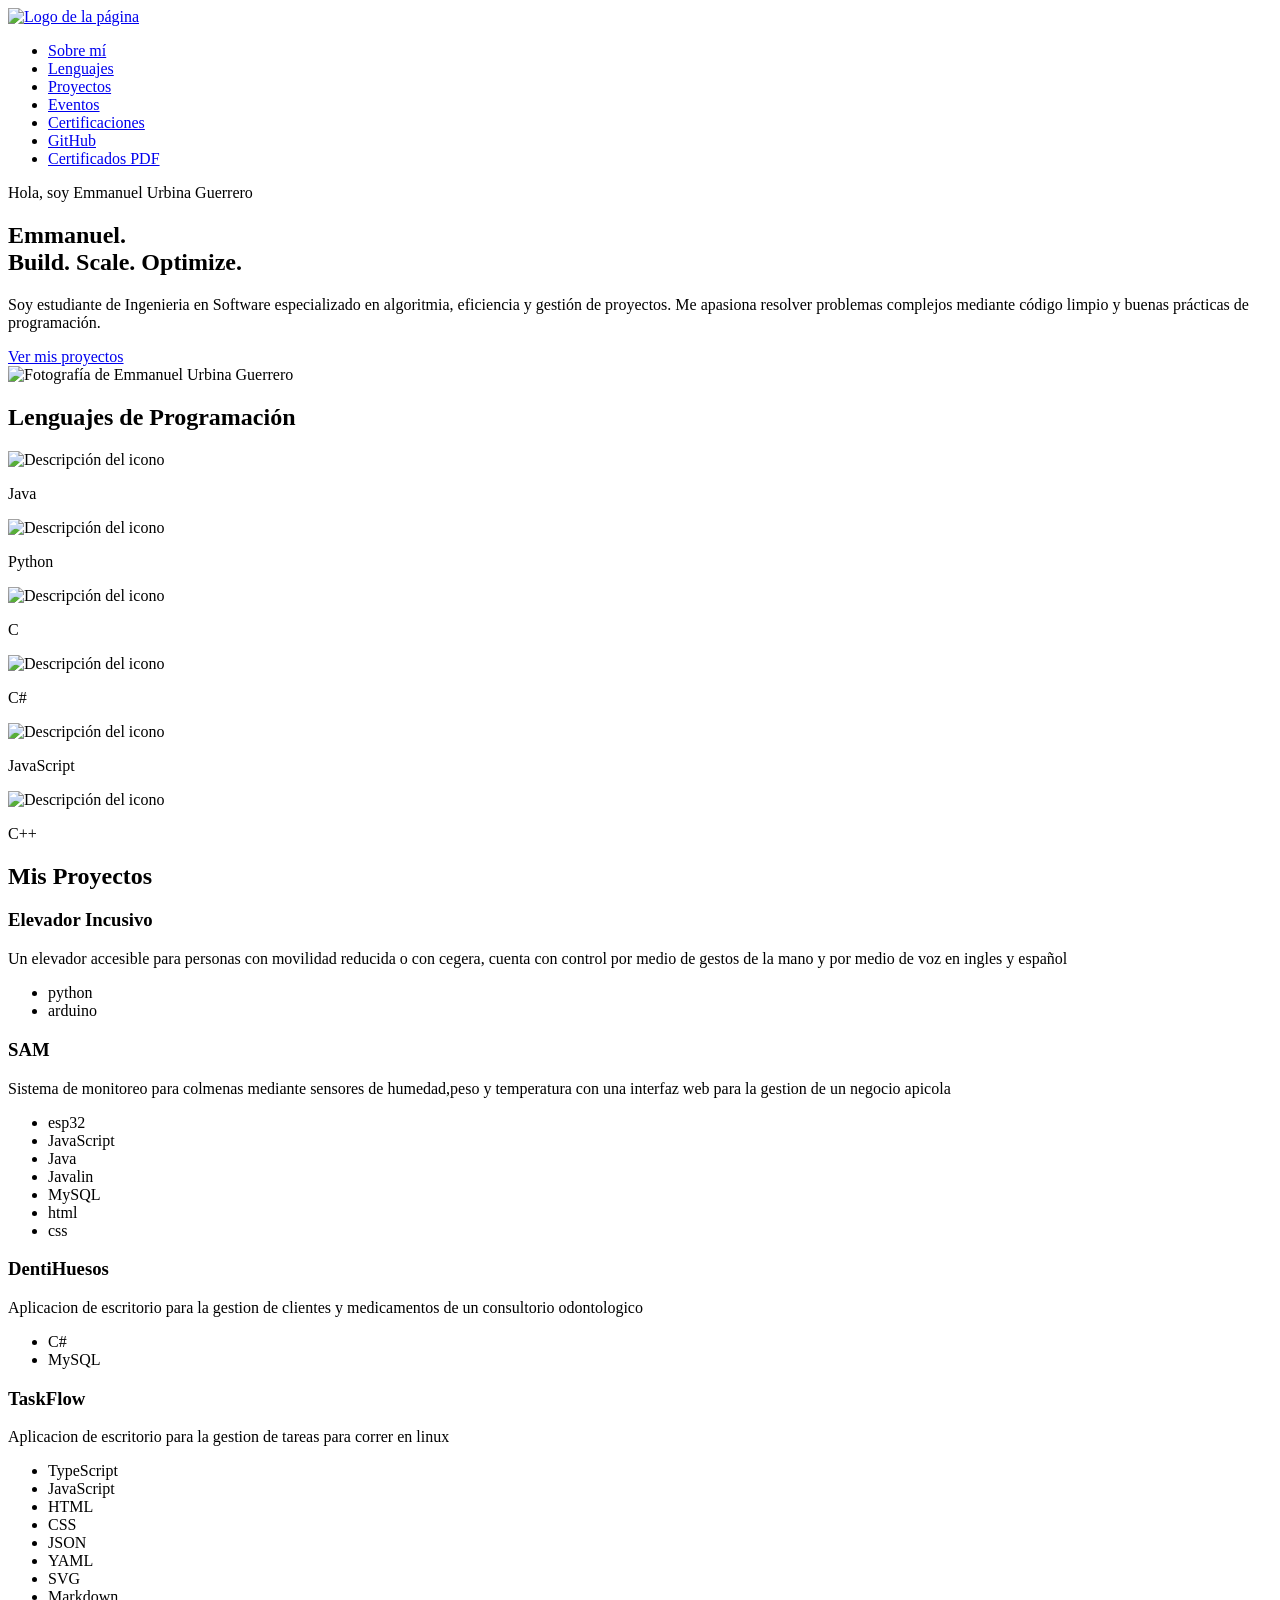
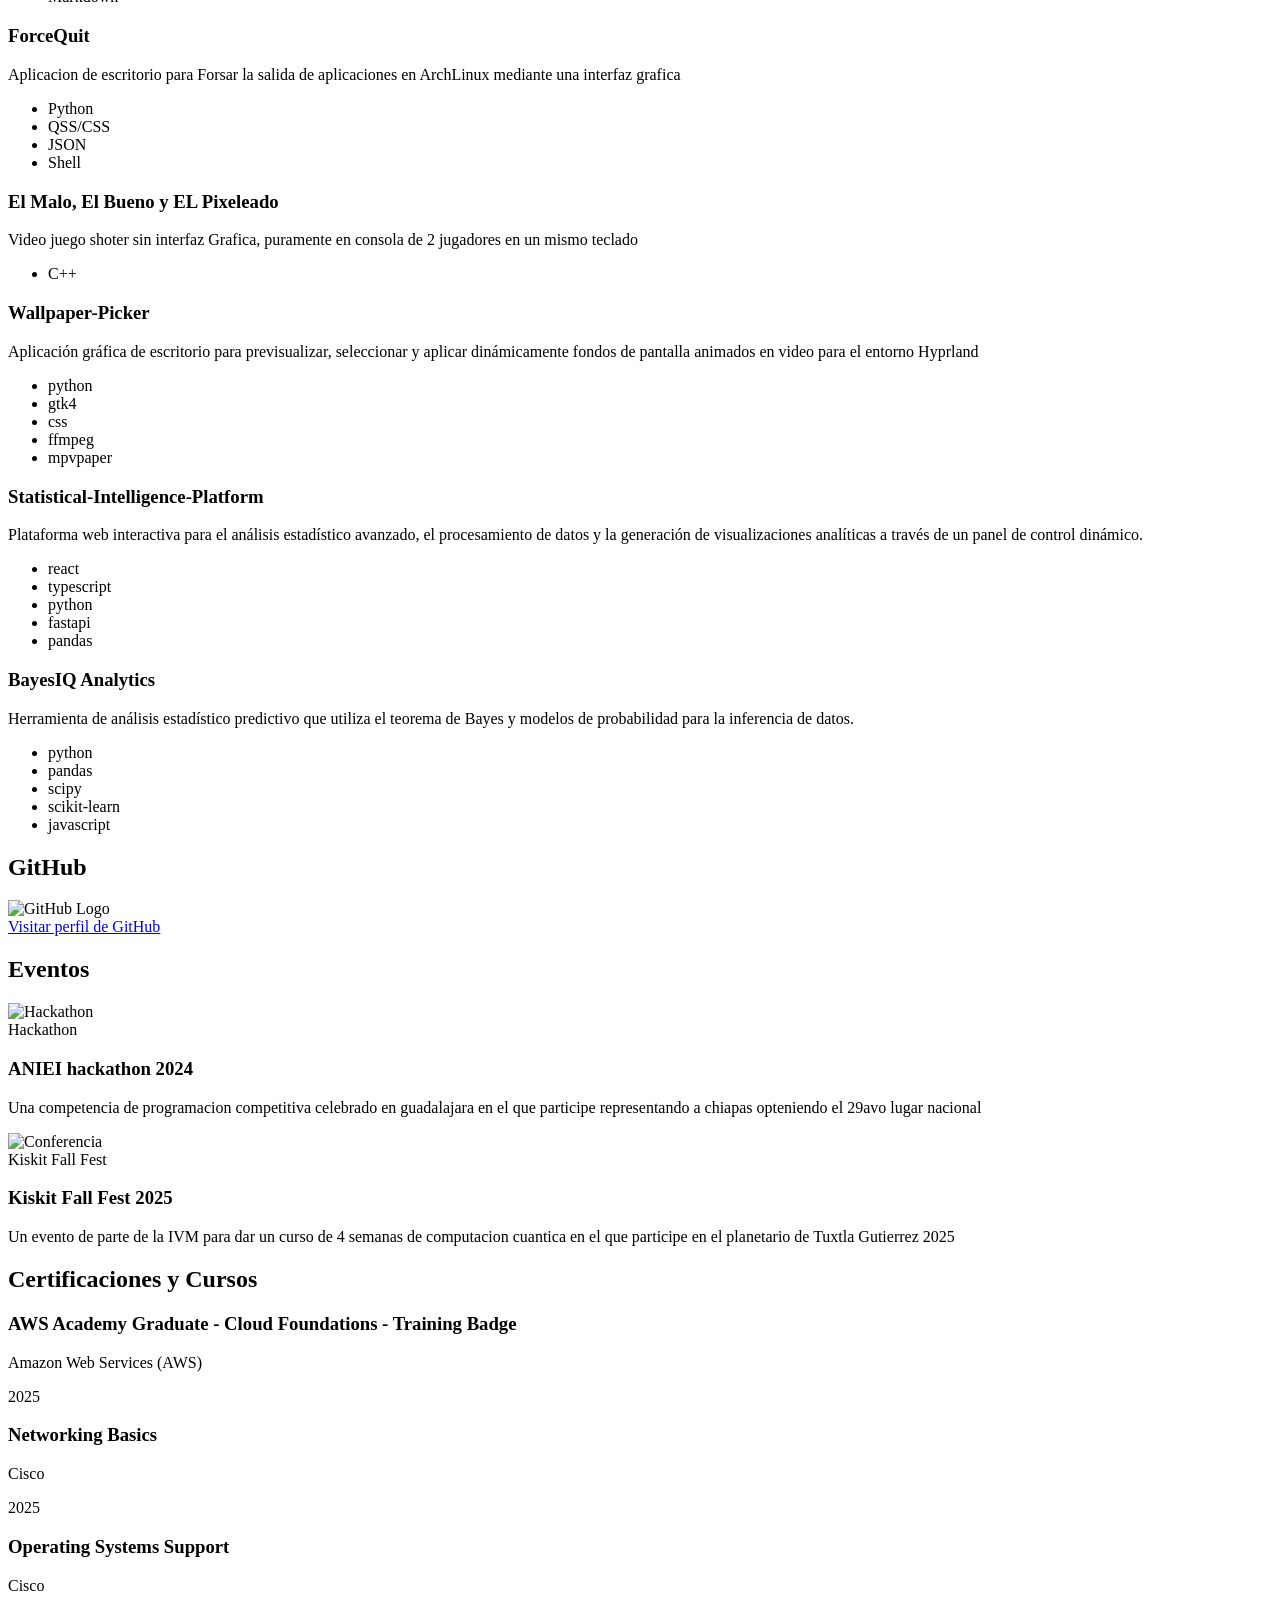
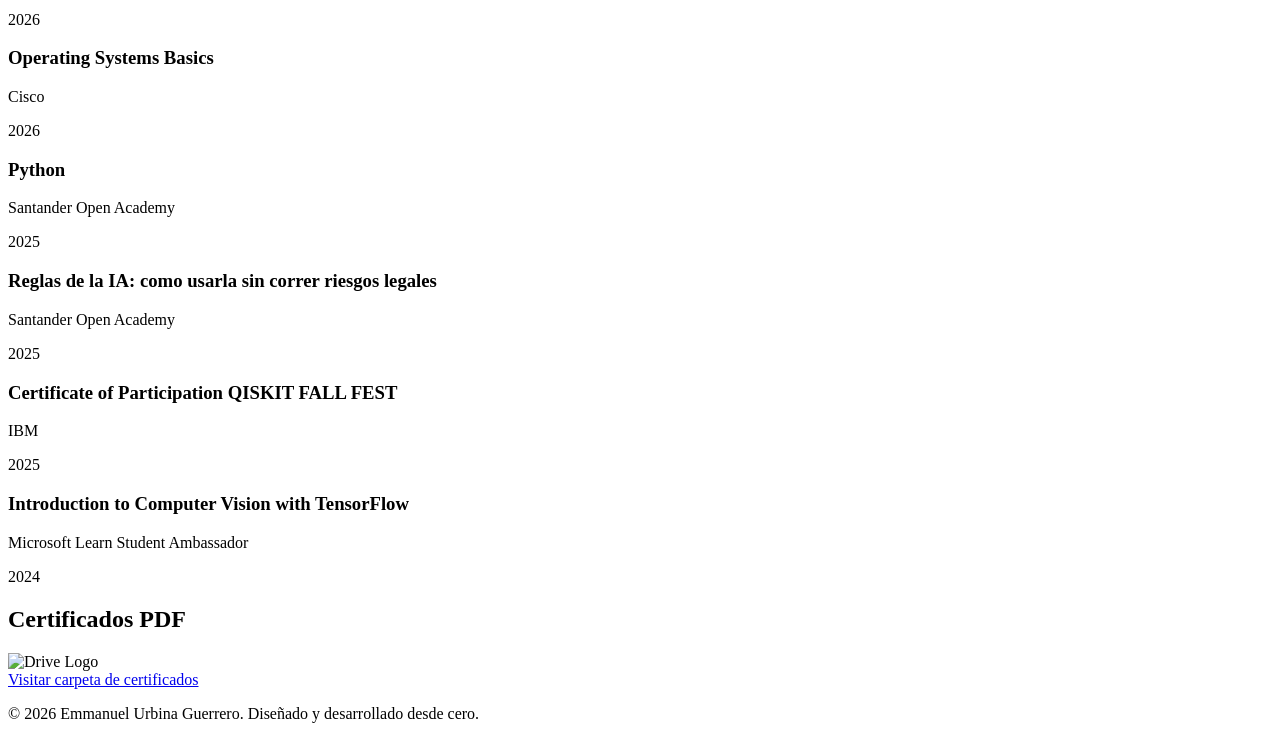
==== landing.html @ 17643a0f "Add files via upload" ====
<!DOCTYPE html>
<html lang="es">
<head>
    <meta charset="UTF-8">
    <meta name="viewport" content="width=device-width, initial-scale=1.0">
    <title>Emmanuel | Ingeniero en Software</title>
    <link rel="stylesheet" href="/css/landing.css">
</head>
<body>

    <header>
        <nav class="nav-container">
            <a href="#" class="logo"><img class="logo-img" src="../img/logoLanding.png" alt="Logo de la página"></a>
            <ul class="nav-links">
                <li><a href="#sobre-mi">Sobre mí</a></li>
                <li><a href="#lenguajes">Lenguajes</a></li>
                <li><a href="#proyectos">Proyectos</a></li>
                <li><a href="#eventos">Eventos</a></li>
                <li><a href="#certificaciones">Certificaciones</a></li>
                <li><a href="#GitHup">GitHub</a></li>
                <li><a href="#CertificadosPDF">Certificados PDF</a></li>
            </ul>
        </nav>
    </header>

    <section id="sobre-mi">
        <div class="sobre-mi-container">
            <div class="sobre-mi-texto">
                <p class="hero-sub">Hola, soy Emmanuel Urbina Guerrero</p>
                <h1 class="hero-titulo">Emmanuel.<br>Build. Scale. Optimize.</h1>
                <p class="hero-descripcion">
                    Soy estudiante de Ingenieria en Software especializado en algoritmia, eficiencia y gestión de proyectos. Me apasiona resolver problemas complejos mediante código limpio y buenas prácticas de programación.
                </p>
                <div>
                    <a href="#proyectos" class="btn-cta">Ver mis proyectos</a>
                </div>
            </div>
            
            <div class="sobre-mi-foto-wrapper">
                <div class="sobre-mi-foto-marco">
                    <img class="perfil-img" src="../img/yo.png" alt="Fotografía de Emmanuel Urbina Guerrero">
                </div>
            </div>
        </div>
    </section>

    <section id="lenguajes">
        <h2 class="titulo-seccion">Lenguajes de Programación</h2>
        <div class="skills-grid">
            <div class="skill-card">
                <img src="../img/logojava.png" alt="Descripción del icono" width="40" height="40">
                <p>Java</p>
            </div>
            <div class="skill-card">
                <img src="../img/logopython.png" alt="Descripción del icono" width="40" height="40">
                <p>Python</p>
            </div>
            <div class="skill-card">
                <img src="../img/logoc.png" alt="Descripción del icono" width="40" height="40">
                <p>C</p>
            </div>
            <div class="skill-card">
                <img src="../img/logocsharp.png" alt="Descripción del icono" width="40" height="40">
                <p>C#</p>
            </div>
            <div class="skill-card">
                <img src="../img/logojs.png" alt="Descripción del icono" width="40" height="40">
                <p>JavaScript</p>
            </div>
            <div class="skill-card">
                <img src="../img/logoc++.png" alt="Descripción del icono" width="40" height="40">
                <p>C++</p>
            </div>
        </div>
    </section>

    <section id="proyectos">
        <h2 class="titulo-seccion">Mis Proyectos</h2>
        <div class="proyectos-grid">
            <div class="proyecto-card">
                <div class="proyecto-info">
                    <h3 class="proyecto-titulo">Elevador Incusivo</h3>
                    <p class="proyecto-desc">Un elevador accesible para personas con movilidad reducida o con cegera, cuenta con control por medio de gestos de la mano y por medio de voz en ingles y español</p>
                    <ul class="proyecto-tech">
                        <li>python</li>
                        <li>arduino</li>
                    </ul>
                </div>
            </div>
            <div class="proyecto-card">
                <div class="proyecto-info">
                    <h3 class="proyecto-titulo">SAM</h3>
                    <p class="proyecto-desc">Sistema de monitoreo para colmenas mediante sensores de humedad,peso y temperatura con una interfaz web para la gestion de un negocio apicola</p>
                    <ul class="proyecto-tech">
                        <li>esp32</li>
                        <li>JavaScript</li>
                        <li>Java</li>
                        <li>Javalin</li>
                        <li>MySQL</li>
                        <li>html</li>
                        <li>css</li>
                    </ul>
                </div>
            </div>
            <div class="proyecto-card">
                <div class="proyecto-info">
                    <h3 class="proyecto-titulo">DentiHuesos</h3>
                    <p class="proyecto-desc">Aplicacion de escritorio para la gestion de clientes y medicamentos de un consultorio odontologico</p>
                    <ul class="proyecto-tech">
                        <li>C#</li>
                        <li>MySQL</li>
                    </ul>
                </div>
            </div>
            <div class="proyecto-card">
                <div class="proyecto-info">
                    <h3 class="proyecto-titulo">TaskFlow</h3>
                    <p class="proyecto-desc">Aplicacion de escritorio para la gestion de tareas para correr en linux</p>
                    <ul class="proyecto-tech">
                        <li>TypeScript</li>
                        <li>JavaScript</li>
                        <li>HTML</li>
                        <li>CSS</li>
                        <li>JSON</li>
                        <li>YAML</li>
                        <li>SVG</li>
                        <li>Markdown</li>
                    </ul>
                </div>
            </div>
            <div class="proyecto-card">
                <div class="proyecto-info">
                    <h3 class="proyecto-titulo">ForceQuit</h3>
                    <p class="proyecto-desc">Aplicacion de escritorio para Forsar la salida de aplicaciones en ArchLinux mediante una interfaz grafica</p>
                    <ul class="proyecto-tech">
                        <li>Python</li>
                        <li>QSS/CSS</li>
                        <li>JSON</li>
                        <li>Shell</li>
                    </ul>
                </div>
            </div>
            <div class="proyecto-card">
                <div class="proyecto-info">
                    <h3 class="proyecto-titulo">El Malo, El Bueno y EL Pixeleado</h3>
                    <p class="proyecto-desc">Video juego shoter sin interfaz Grafica, puramente en consola de 2 jugadores en un mismo teclado</p>
                    <ul class="proyecto-tech">
                        <li>C++</li>
                    </ul>
                </div>
            </div>
            <div class="proyecto-card">
                <div class="proyecto-info">
                    <h3 class="proyecto-titulo">Wallpaper-Picker</h3>
                    <p class="proyecto-desc">Aplicación gráfica de escritorio para previsualizar, seleccionar y aplicar dinámicamente fondos de pantalla animados en video para el entorno Hyprland</p>
                    <ul class="proyecto-tech">
                        <li>python</li>
                        <li>gtk4</li>
                        <li>css</li>
                        <li>ffmpeg</li>
                        <li>mpvpaper</li>
                    </ul>
                </div>
            </div>
            <div class="proyecto-card">
                <div class="proyecto-info">
                    <h3 class="proyecto-titulo">Statistical-Intelligence-Platform</h3>
                    <p class="proyecto-desc">Plataforma web interactiva para el análisis estadístico avanzado, el procesamiento de datos y la generación de visualizaciones analíticas a través de un panel de control dinámico.</p>
                    <ul class="proyecto-tech">
                        <li>react</li>
                        <li>typescript</li>
                        <li>python</li>
                        <li>fastapi</li>
                        <li>pandas</li>
                    </ul>
                </div>
            </div> 
            <div class="proyecto-card">
                <div class="proyecto-info">
                    <h3 class="proyecto-titulo">BayesIQ Analytics</h3>
                    <p class="proyecto-desc">Herramienta de análisis estadístico predictivo que utiliza el teorema de Bayes y modelos de probabilidad para la inferencia de datos.</p>
                    <ul class="proyecto-tech">
                        <li>python</li>
                        <li>pandas</li>
                        <li>scipy</li>
                        <li>scikit-learn</li>
                        <li>javascript</li>
                    </ul>
                </div>
            </div>     
        </div>
    </section>
    <section id="GitHup">
        <h2 class="titulo-seccion">GitHub</h2>
        <div class="cert-lista">
            <div class="cert-item">
                <div class="logo-github">
                    <img src="../img/githuplogo.png" alt="GitHub Logo" width="40" height="40">
                </div>
                <div class="cert-info">
                    <a class="btn btn-primary" href="https://github.com/EmmanuelEUG" target="_blank">Visitar perfil de GitHub</a>
                </div>
            </div>
        </div>
    </section>
    <section id="eventos">
        <h2 class="titulo-seccion">Eventos</h2>
        <div class="eventos-grid">
            <div class="evento-card">
                <div class="evento-contenedor-img">
                    <img class="evento-img" src="../img/congresoaniei.jpeg" alt="Hackathon">
                </div>
                <div class="evento-info">
                    <span class="evento-tag">Hackathon</span>
                    <h3 class="evento-titulo">ANIEI hackathon 2024</h3>
                    <p class="evento-desc">Una competencia de programacion competitiva celebrado en guadalajara en el que participe representando a chiapas opteniendo el 29avo lugar nacional</p>
                </div>
            </div>
            <div class="evento-card">
                <div class="evento-contenedor-img">
                    <img class="evento-img" src="../img/kiskitFallFest.png" alt="Conferencia">
                </div>
                <div class="evento-info">
                    <span class="evento-tag">Kiskit Fall Fest</span>
                    <h3 class="evento-titulo">Kiskit Fall Fest 2025</h3>
                    <p class="evento-desc">Un evento de parte de la IVM para dar un curso de 4 semanas de computacion cuantica en el que participe en el planetario de Tuxtla Gutierrez 2025</p>
                </div>
            </div>
        </div>
    </section>

    <section id="certificaciones">
        <h2 class="titulo-seccion">Certificaciones y Cursos</h2>
        <div class="cert-lista">
            <div class="cert-item">
                <div class="cert-info">
                    <h3>AWS Academy Graduate - Cloud Foundations - Training Badge</h3>
                    <p>Amazon Web Services (AWS)</p>
                </div>
                <div class="cert-fecha">2025</div>
            </div>
            <div class="cert-item">
                <div class="cert-info">
                    <h3>Networking Basics</h3>
                    <p>Cisco</p>
                </div>
                <div class="cert-fecha">2025</div>
            </div>
            <div class="cert-item">
                <div class="cert-info">
                    <h3>Operating Systems Support</h3>
                    <p>Cisco</p>
                </div>
                <div class="cert-fecha">2026</div>
            </div>
            <div class="cert-item">
                <div class="cert-info">
                    <h3>Operating Systems Basics</h3>
                    <p>Cisco</p>
                </div>
                <div class="cert-fecha">2026</div>
            </div>
            <div class="cert-item">
                <div class="cert-info">
                    <h3>Python</h3>
                    <p>Santander Open Academy</p>
                </div>
                <div class="cert-fecha">2025</div>
            </div>
            <div class="cert-item">
                <div class="cert-info">
                    <h3>Reglas de la IA: como usarla sin correr riesgos
legales</h3>
                    <p>Santander Open Academy</p>
                </div>
                <div class="cert-fecha">2025</div>
            </div>
            <div class="cert-item">
                <div class="cert-info">
                    <h3>Certificate of Participation QISKIT FALL FEST</h3>
                    <p>IBM</p>
                </div>
                <div class="cert-fecha">2025</div>
            </div>
            <div class="cert-item">
                <div class="cert-info">
                    <h3>Introduction to Computer Vision with
TensorFlow</h3>
                    <p>Microsoft Learn Student Ambassador</p>
                </div>
                <div class="cert-fecha">2024</div>
            </div>
        </div>
    </section>
    
    <section id="CertificadosPDF">
        <h2 class="titulo-seccion">Certificados PDF</h2>
        <div class="cert-lista">
            <div class="cert-item">
                <div class="drive-logo">
                    <img src="../img/drivelogo.webp" alt="Drive Logo" width="40" height="40">
                </div>
                <div class="cert-info">
                    <a class="btn btn-primary" href="https://drive.google.com/drive/folders/15ldiQJsAP71DhlpqLGA1FNK6AiKXH-TG?usp=sharing" target="_blank">Visitar carpeta de certificados</a>
                </div>
            </div>
        </div>
    </section>
    <footer>
        <p>&copy; 2026 Emmanuel Urbina Guerrero. Diseñado y desarrollado desde cero.</p>
    </footer>
</body>
</html>
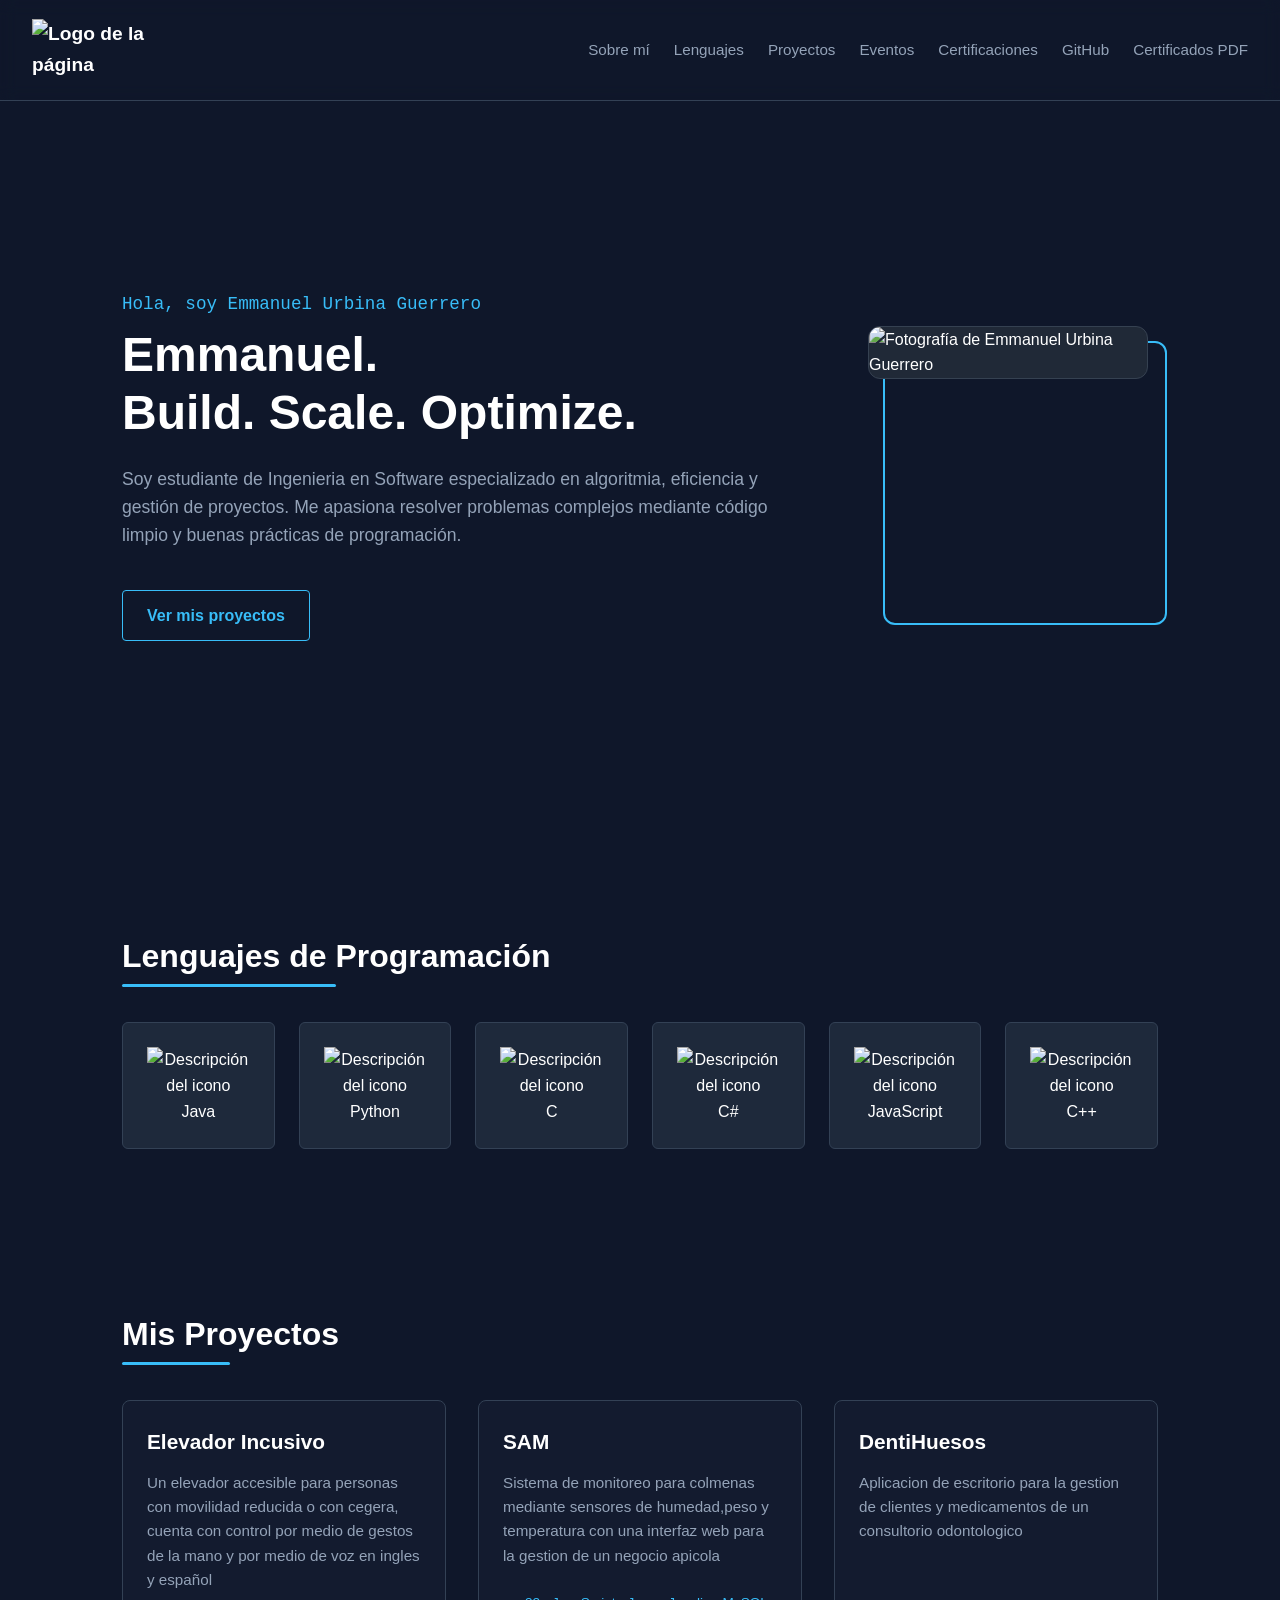
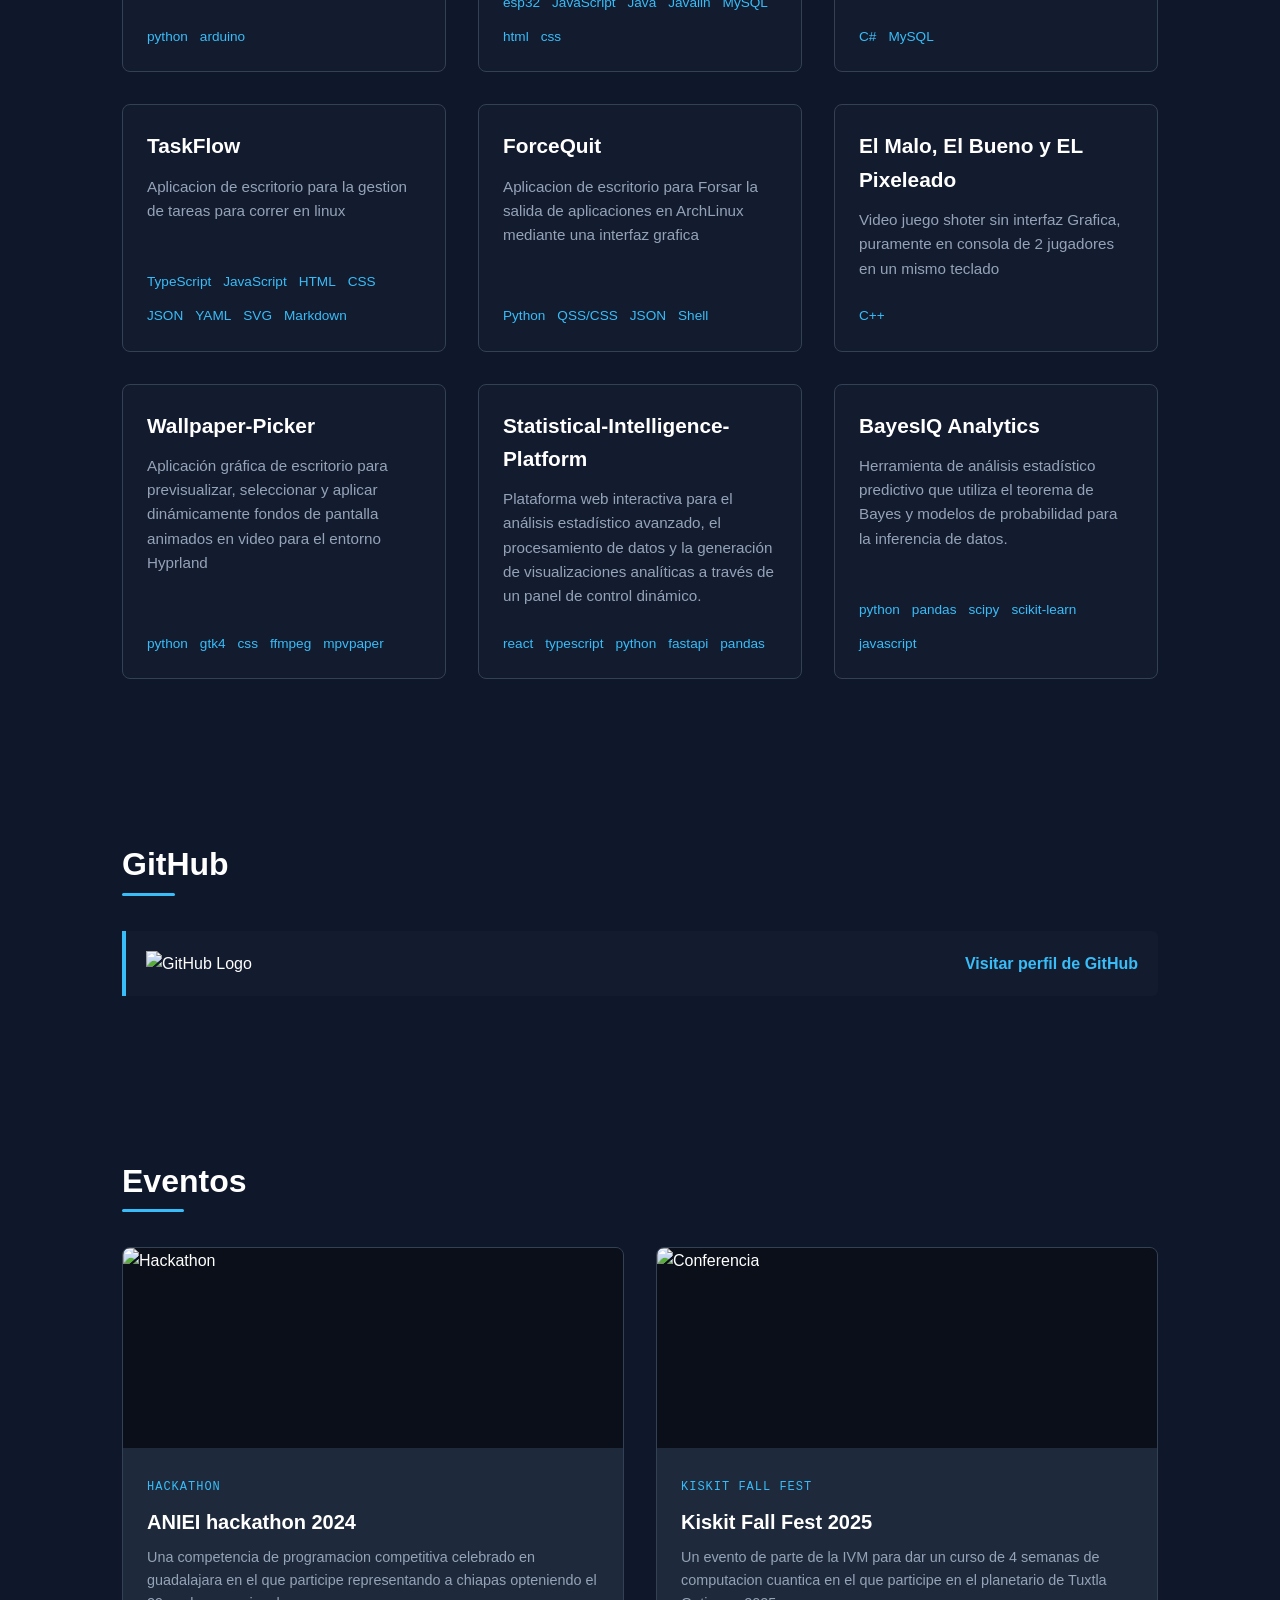
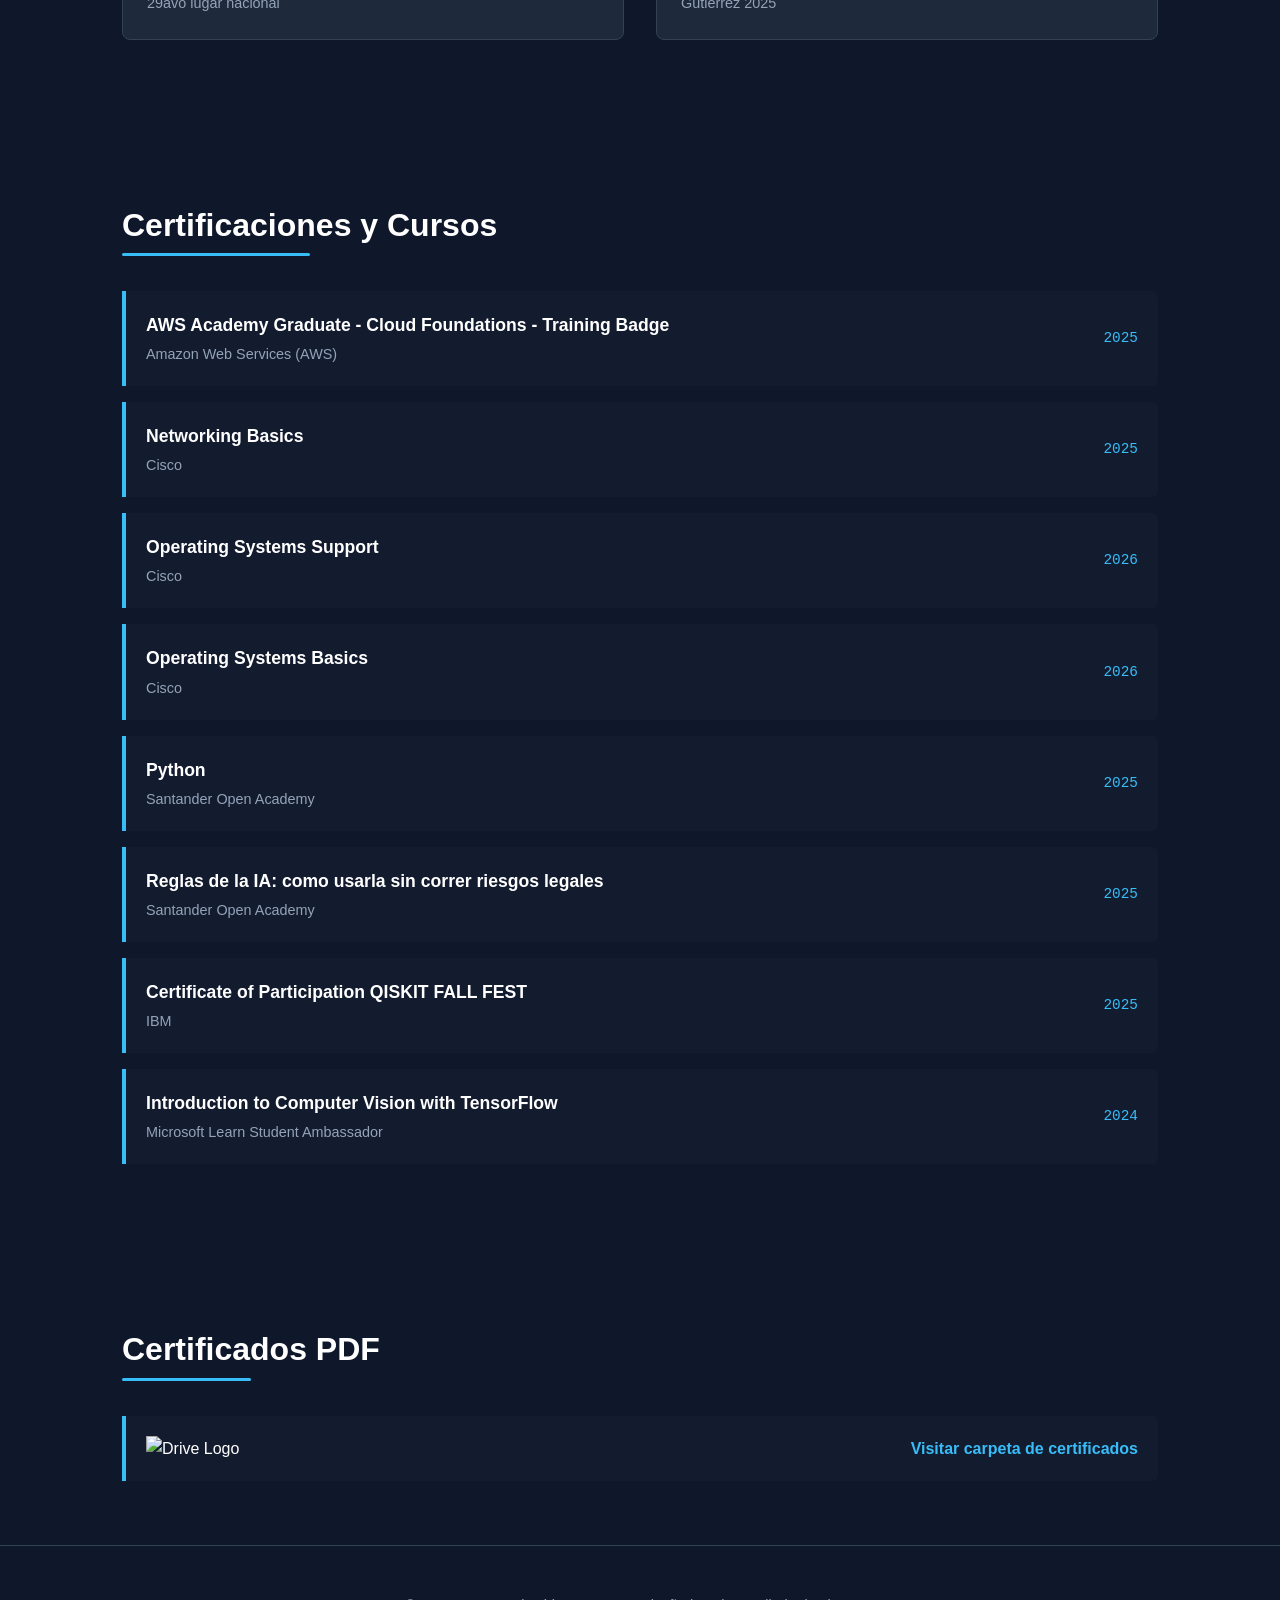
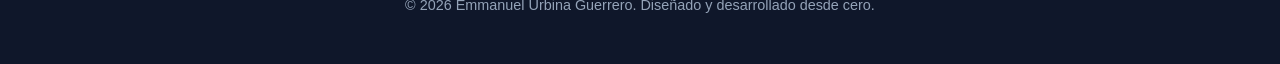
==== commit e0c6605b: "Update stylesheet link path in landing.html" ====
--- a/landing.html
+++ b/landing.html
@@ -4,7 +4,7 @@
     <meta charset="UTF-8">
     <meta name="viewport" content="width=device-width, initial-scale=1.0">
     <title>Emmanuel | Ingeniero en Software</title>
-    <link rel="stylesheet" href="/css/landing.css">
+    <link rel="stylesheet" href="./landing.css">
 </head>
 <body>
 
@@ -310,4 +310,4 @@
         <p>&copy; 2026 Emmanuel Urbina Guerrero. Diseñado y desarrollado desde cero.</p>
     </footer>
 </body>
-</html>+</html>
--- a/landing.css
+++ b/landing.css
@@ -0,0 +1,459 @@
+ /* --- VARIABLES Y RESET --- */
+        :root {
+            --bg-principal: #0f172a; /* Slate 900 */
+            --bg-secundario: #1e293b; /* Slate 800 */
+            --texto-principal: #ffffff; /* Slate 50 */
+            --texto-secundario: #94a3b8; /* Slate 400 */
+            --acento: #38bdf8; /* Sky 400 (Azul tech) */
+            --acento-hover: #0ea5e9;
+            --borde: #334155;
+        }
+
+        * {
+            margin: 0;
+            padding: 0;
+            box-sizing: border-box;
+            font-family: 'Segoe UI', -apple-system, BlinkMacSystemFont, Roboto, sans-serif;
+        }
+
+        html {
+            scroll-behavior: smooth;
+        }
+
+        body {
+            background-color: var(--bg-principal);
+            color: var(--texto-principal);
+            line-height: 1.6;
+        }
+
+        /* --- HEADER / NAV RESPONSIVE --- */
+        header {
+            position: fixed;
+            top: 0;
+            width: 100%;
+            background-color: rgba(15, 23, 42, 0);
+            backdrop-filter: blur(8px);
+            border-bottom: 1px solid var(--borde);
+            z-index: 1000;
+        }
+
+        .nav-container {
+            max-width: auto;
+            max-height: 100px;
+            margin: 0 auto;
+            display: flex;
+            justify-content: space-between;
+            align-items: center;
+            padding: 1.2rem 2rem;
+            background-color: #0e0f2500;
+            
+        }
+
+        .logo {
+            font-weight: 700;
+            font-size: 1.2rem;
+            color: var(--texto-principal);
+            text-decoration: none;
+        }
+        .logo-img {
+            max-width: 150px;
+            height: auto;
+        }
+        .logo span {
+            color: var(--acento);
+        }
+
+        .nav-links {
+            display: flex;
+            list-style: none;
+            gap: 1.5rem;
+        }
+
+        .nav-links a {
+            color: var(--texto-secundario);
+            text-decoration: none;
+            font-size: 0.95rem;
+            transition: color 0.3s;
+        }
+
+        .nav-links a:hover {
+            color: var(--acento);
+        }
+
+        /* --- ESTILOS GENERALES DE SECCIÓN --- */
+        section {
+            padding: 6rem 2rem 4rem 2rem;
+            max-width: 1100px;
+            margin: 0 auto;
+        }
+
+        .titulo-seccion {
+            font-size: 2rem;
+            margin-bottom: 2.5rem;
+            position: relative;
+            display: inline-block;
+        }
+
+        .titulo-seccion::after {
+            content: '';
+            position: absolute;
+            left: 0;
+            bottom: -5px;
+            width: 50%;
+            height: 3px;
+            background-color: var(--acento);
+            border-radius: 2px;
+        }
+
+        /* --- SOBRE MÍ (HERO CON FOTO RESTRUCTURADO) --- */
+        .sobre-mi-container {
+            display: flex;
+            align-items: center;
+            justify-content: space-between;
+            gap: 3rem;
+            min-height: 75vh;
+            padding-top: 4rem;
+        }
+
+        .sobre-mi-texto {
+            flex: 1;
+        }
+
+        .hero-sub {
+            color: var(--acento);
+            font-size: 1.1rem;
+            font-family: monospace;
+            margin-bottom: 0.5rem;
+        }
+
+        .hero-titulo {
+            font-size: 3rem;
+            line-height: 1.2;
+            margin-bottom: 1.5rem;
+        }
+
+        .hero-descripcion {
+            color: var(--texto-secundario);
+            font-size: 1.1rem;
+            margin-bottom: 2.5rem;
+        }
+
+        .btn-cta {
+            display: inline-block;
+            background-color: transparent;
+            color: var(--acento);
+            border: 1px solid var(--acento);
+            padding: 0.75rem 1.5rem;
+            border-radius: 4px;
+            text-decoration: none;
+            font-weight: 600;
+            transition: all 0.3s ease;
+        }
+
+        .btn-cta:hover {
+            background-color: rgba(56, 189, 248, 0.1);
+            transform: translateY(-2px);
+        }
+
+        /* Contenedor de la Foto de Perfil */
+        .sobre-mi-foto-wrapper {
+            flex: 0 0 300px;
+            display: flex;
+            justify-content: center;
+        }
+
+        .sobre-mi-foto-marco {
+            position: relative;
+            width: 280px;
+            height: 280px;
+            border-radius: 12px;
+        }
+
+        /* Efecto de borde flotante muy estilo dev */
+        .sobre-mi-foto-marco::after {
+            content: '';
+            position: absolute;
+            top: 15px;
+            left: 15px;
+            width: 100%;
+            height: 100%;
+            border: 2px solid var(--acento);
+            border-radius: 12px;
+            z-index: 1;
+            transition: all 0.3s ease;
+        }
+
+        .sobre-mi-foto-marco:hover::after {
+            top: 8px;
+            left: 8px;
+        }
+
+        .perfil-img {
+            width: 100%;
+            height: 100%;
+            object-fit: cover;
+            border-radius: 12px;
+            position: relative;
+            z-index: 2;
+            background-color: var(--bg-secundario);
+            border: 1px solid var(--borde);
+            filter: grayscale(20%);
+            transition: filter 0.3s ease;
+        }
+
+        .sobre-mi-foto-marco:hover .perfil-img {
+            filter: grayscale(0%);
+        }
+
+        /* --- LENGUAJES DE PROGRAMACIÓN --- */
+        .skills-grid {
+            display: grid;
+            grid-template-columns: repeat(auto-fill, minmax(140px, 1fr));
+            gap: 1.5rem;
+        }
+
+        .skill-card {
+            background-color: var(--bg-secundario);
+            border: 1px solid var(--borde);
+            padding: 1.5rem;
+            border-radius: 6px;
+            text-align: center;
+            font-family: monospace;
+            transition: transform 0.3s, border-color 0.3s;
+        }
+
+        .skill-card:hover {
+            transform: translateY(-5px);
+            border-color: var(--acento);
+        }
+
+        .skill-card icon {
+            font-size: 2rem;
+            display: block;
+            margin-bottom: 0.5rem;
+        }
+
+        /* --- PROYECTOS --- */
+        .proyectos-grid {
+            display: grid;
+            grid-template-columns: repeat(auto-fit, minmax(300px, 1fr));
+            gap: 2rem;
+        }
+
+        .proyecto-card {
+            background-color: #1e293b49;
+            border: 1px solid var(--borde);
+            border-radius: 8px;
+            overflow: hidden;
+            display: flex;
+            flex-direction: column;
+            transition: transform 0.3s;
+        }
+
+        .proyecto-card:hover {
+            transform: translateY(-5px);
+        }
+
+        .proyecto-info {
+            padding: 1.5rem;
+            display: flex;
+            flex-direction: column;
+            flex-grow: 1;
+        }
+
+        .proyecto-titulo {
+            font-size: 1.3rem;
+            margin-bottom: 0.75rem;
+        }
+
+        .proyecto-desc {
+            color: var(--texto-secundario);
+            font-size: 0.95rem;
+            margin-bottom: 1.5rem;
+            flex-grow: 1;
+        }
+
+        .proyecto-tech {
+            list-style: none;
+            display: flex;
+            flex-wrap: wrap;
+            gap: 0.75rem;
+            font-family: monospace;
+            font-size: 0.85rem;
+            color: var(--acento);
+        }
+
+        /* --- EVENTOS --- */
+        .eventos-grid {
+            display: grid;
+            grid-template-columns: repeat(auto-fit, minmax(300px, 1fr));
+            gap: 2rem;
+        }
+
+        .evento-card {
+            background-color: var(--bg-secundario);
+            border: 1px solid var(--borde);
+            border-radius: 8px;
+            overflow: hidden;
+            transition: transform 0.3s, border-color 0.3s;
+        }
+
+        .evento-card:hover {
+            transform: translateY(-5px);
+            border-color: var(--acento);
+        }
+
+        .evento-contenedor-img {
+            width: 100%;
+            height: 200px;
+            overflow: hidden;
+            background-color: #0b0f19;
+        }
+
+        .evento-img {
+            width: 100%;
+            height: 100%;
+            object-fit: cover;
+            transition: transform 0.5s ease;
+        }
+
+        .evento-card:hover .evento-img {
+            transform: scale(1.05);
+        }
+
+        .evento-info {
+            padding: 1.5rem;
+        }
+
+        .evento-tag {
+            display: inline-block;
+            font-family: monospace;
+            font-size: 0.75rem;
+            color: var(--acento);
+            text-transform: uppercase;
+            letter-spacing: 1px;
+            margin-bottom: 0.5rem;
+        }
+
+        .evento-titulo {
+            font-size: 1.25rem;
+            margin-bottom: 0.5rem;
+        }
+
+        .evento-desc {
+            color: var(--texto-secundario);
+            font-size: 0.9rem;
+        }
+
+        /* --- CERTIFICACIONES --- */
+        .cert-lista {
+            display: flex;
+            flex-direction: column;
+            gap: 1rem;
+        }
+
+        .cert-item {
+            background-color: #1e293b49;
+            border-left: 4px solid var(--acento);
+            padding: 1.25rem;
+            display: flex;
+            justify-content: space-between;
+            align-items: center;
+            border-radius: 0 6px 6px 0;
+        }
+
+        .cert-info h3 {
+            font-size: 1.1rem;
+            margin-bottom: 0.25rem;
+        }
+
+        .cert-info p {
+            color: var(--texto-secundario);
+            font-size: 0.9rem;
+        }
+
+        .cert-fecha {
+            font-family: monospace;
+            color: var(--acento);
+            font-size: 0.9rem;
+        }
+        .cert-info a {
+            color: var(--acento);
+            text-decoration: none;
+            font-weight: 600;
+            transition: color 0.3s;
+        }
+        .cert-info a:hover {
+            color: rgb(80, 36, 255);
+        }
+
+        /* --- FOOTER --- */
+        footer {
+            text-align: center;
+            padding: 3rem 2rem;
+            border-top: 1px solid var(--borde);
+            color: var(--texto-secundario);
+            font-size: 0.9rem;
+        }
+
+        /* --- MEDIA QUERIES (RESPONSIVE DESIGN) --- */
+        
+        /* Tablets y móviles grandes */
+        @media (max-width: 900px) {
+            .sobre-mi-container {
+                flex-direction: column-reverse; /* La foto se posiciona arriba del texto en móviles */
+                text-align: center;
+                gap: 2rem;
+                padding-top: 6rem;
+            }
+
+            .hero-titulo {
+                font-size: 2.5rem;
+            }
+
+            .sobre-mi-foto-wrapper {
+                flex: initial;
+            }
+
+            .sobre-mi-foto-marco::after {
+                display: none; /* Simplificamos el efecto en pantallas táctiles */
+            }
+        }
+
+        /* Móviles pequeños */
+        @media (max-width: 600px) {
+            header {
+                position: absolute; /* Evita ocupar espacio útil fijo en pantallas muy pequeñas */
+            }
+
+            .nav-container {
+                flex-direction: column;
+                gap: 1rem;
+                padding: 1rem;
+            }
+
+            .nav-links {
+                gap: 1rem;
+                flex-wrap: wrap;
+                justify-content: center;
+            }
+
+            section {
+                padding: 10rem 1.2rem 2rem 1.2rem;
+            }
+
+            .hero-titulo {
+                font-size: 2rem;
+            }
+
+            .sobre-mi-foto-marco {
+                width: 200px;
+                height: 200px;
+            }
+
+            .cert-item {
+                flex-direction: column;
+                align-items: flex-start;
+                gap: 0.5rem;
+            }
+        }
